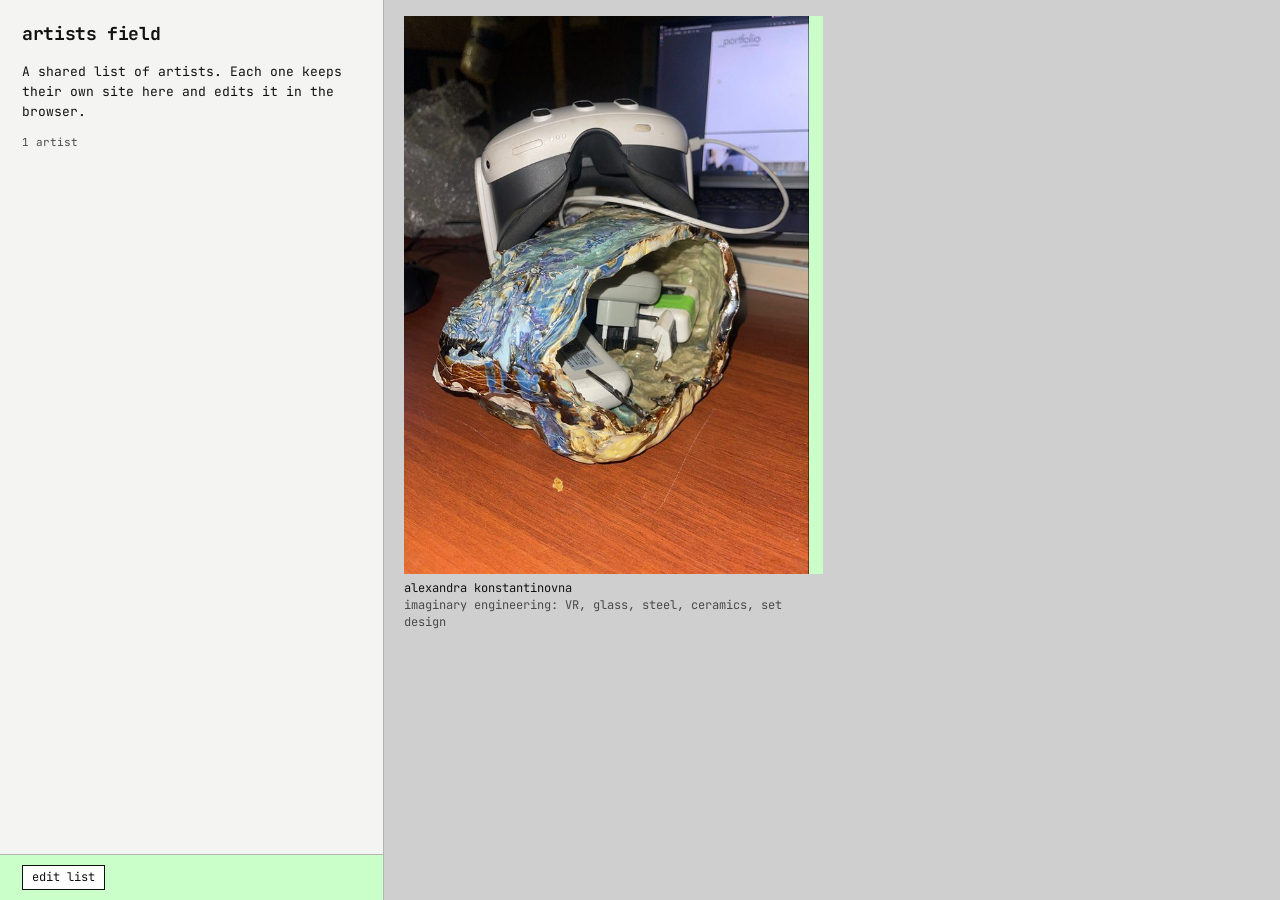
==== index.html @ 4bdc7d73 "artists field: shared list + artist site with in-browser editor" ====
<!doctype html>
<html lang="en">
<head>
<meta charset="utf-8">
<meta name="viewport" content="width=device-width, initial-scale=1, viewport-fit=cover">
<title>artists field</title>
<link rel="preconnect" href="https://fonts.googleapis.com">
<link rel="stylesheet" href="https://fonts.googleapis.com/css2?family=JetBrains+Mono:ital,wght@0,400;0,700;1,400&display=swap">
<link rel="stylesheet" href="app/style.css">
</head>
<body>
<div class="app">
  <aside class="side" aria-label="about">
    <div class="side-scroll" id="side"><p class="hint">loading…</p></div>
    <div class="editbar" id="editbar"></div>
  </aside>
  <main class="wall" id="wall"></main>
</div>
<div class="toast" id="toast" hidden role="status"></div>
<script src="app/config.js"></script>
<script src="app/gh.js"></script>
<script src="app/list.js"></script>
</body>
</html>
---- app/style.css ----
/* Layout: one page, two panes. Left: bio, or a work's facts (forms in edit mode). Right: a tag map like Obsidian's graph, then the tile wall; a work opens as a free canvas where blocks overlap. Field System, bench (grey) theme with a field (black) dark theme. */
:root {
  --field: #cfcfcf; --panel: #f4f4f2; --ink: #111111; --ink-muted: #4a4a4a; --line: #b4b4b2;
  --signal: #eeff00; --on-signal: #000000; --lichen: #caffc9; --lichen-ink: #1f4d00; --moss: #43b500; --danger: #b3261e;
  --font-mono: "Cascadia Code", "Cascadia Mono", "JetBrains Mono", ui-monospace, SFMono-Regular, Menlo, monospace;
  --tab: 14px; --side-w: clamp(280px, 30vw, 400px);
}
@media (prefers-color-scheme: dark) { :root:not([data-theme="light"]) { --field: #000000; --panel: #121412; --ink: #e6e6e6; --ink-muted: #9a9a9a; --line: #2a2d2a; --danger: #ff8a80; color-scheme: dark; } }
:root[data-theme="dark"] { --field: #000000; --panel: #121412; --ink: #e6e6e6; --ink-muted: #9a9a9a; --line: #2a2d2a; --danger: #ff8a80; color-scheme: dark; }
* { box-sizing: border-box; }
[hidden] { display: none !important; }
body { margin: 0; background: var(--field); color: var(--ink); font-family: var(--font-mono); font-size: 13px; line-height: 1.55; }
a { color: inherit; }
img, video { display: block; max-width: 100%; }
button, input, textarea, select { font: inherit; color: inherit; }
:focus-visible { outline: 2px solid var(--moss); outline-offset: 2px; }
.app { display: grid; grid-template-columns: var(--side-w) minmax(0, 1fr); min-height: 100vh; }

.side { position: sticky; top: 0; height: 100vh; height: 100dvh; background: var(--panel); border-right: 1px solid var(--line); padding-left: max(0px, env(safe-area-inset-left, 0px)); }
.side-scroll { height: 100%; overflow-y: auto; padding: max(20px, env(safe-area-inset-top, 0px)) 22px 90px; }
.name { margin: 0 0 14px; font-size: 18px; font-weight: 700; letter-spacing: -0.02em; }
.name a { text-decoration: none; }
.bio p { margin: 0 0 12px; max-width: 46ch; white-space: pre-line; }
.linkbtn { background: none; border: 0; padding: 0; cursor: pointer; text-decoration: underline; text-underline-offset: 3px; }
.back { background: none; border: 0; padding: 0; cursor: pointer; color: var(--ink-muted); margin-bottom: 16px; }
.back:hover { color: var(--ink); }
.facts { display: grid; gap: 16px; }
.k { display: block; font-size: 11px; color: var(--ink-muted); margin-bottom: 2px; }
.facts .title { font-size: 18px; line-height: 1.25; font-weight: 700; letter-spacing: -0.02em; margin: 0; }
.ty { display: grid; grid-template-columns: auto 1fr; gap: 0 16px; align-items: baseline; }
.spec { display: grid; gap: 2px; margin: 0; }
.spec div { display: grid; grid-template-columns: 11ch minmax(0, 1fr); gap: 8px; }
.spec dt { color: var(--ink-muted); } .spec dd { margin: 0; }
.prov { display: inline-block; padding: 0 6px; background: var(--lichen); color: var(--lichen-ink); }
.prov.ai { background: var(--signal); color: var(--on-signal); }
.prov.mix { background: linear-gradient(90deg, var(--lichen) 50%, var(--signal) 50%); color: var(--on-signal); }
.tagline { display: flex; flex-wrap: wrap; gap: 4px; }
.chip { background: #ffffff; color: #111111; border: 1px solid rgba(0,0,0,0.1); padding: 0 7px; cursor: pointer; font-size: 12px; line-height: 1.7; }
.chip[aria-pressed="true"] { background: var(--signal); color: var(--on-signal); border-color: transparent; }
.chip:hover { border-color: #111111; }
.pager { display: flex; justify-content: space-between; gap: 12px; border-top: 1px solid var(--line); padding-top: 12px; }
.pager button { background: none; border: 0; padding: 0; cursor: pointer; text-align: left; max-width: 48%; }
.pager button:hover { text-decoration: underline; }
.pager small { display: block; color: var(--ink-muted); }

.editbar { position: absolute; left: 0; right: 0; bottom: 0; display: flex; flex-wrap: wrap; gap: 6px; align-items: center; padding: 10px 22px max(10px, env(safe-area-inset-bottom, 0px)); background: var(--lichen); color: var(--lichen-ink); border-top: 1px solid var(--line); }
.btn { background: #ffffff; color: #111111; border: 1px solid #111111; padding: 2px 9px; cursor: pointer; font-size: 12px; }
.btn:hover { background: var(--signal); }
.btn.primary { background: #111111; color: #ffffff; }
.btn.primary:hover { background: var(--signal); color: #000000; }
.btn.danger { border-color: var(--danger); color: var(--danger); }
.btn[disabled] { opacity: .45; cursor: default; }
.status { font-size: 11px; margin-left: auto; }

.form { display: grid; gap: 12px; }
.form label { display: grid; gap: 2px; font-size: 11px; color: var(--ink-muted); }
.form input, .form textarea, .form select { background: var(--field); border: 1px solid var(--line); padding: 5px 7px; color: var(--ink); font-size: 13px; width: 100%; }
.form textarea { min-height: 7em; resize: vertical; }
.row2 { display: grid; grid-template-columns: 1fr 1fr; gap: 8px; }
.layers { display: grid; gap: 2px; max-height: 260px; overflow: auto; border: 1px solid var(--line); padding: 4px; }
.layer { display: grid; grid-template-columns: minmax(0,1fr) auto auto; gap: 4px; align-items: center; font-size: 12px; padding: 2px 4px; cursor: pointer; }
.layer.sel { background: var(--signal); color: #000; }
.layer span { overflow: hidden; text-overflow: ellipsis; white-space: nowrap; }
.layer button { background: none; border: 1px solid var(--line); padding: 0 5px; cursor: pointer; font-size: 11px; }
.hint { font-size: 11px; color: var(--ink-muted); margin: 0; }

.wall { padding: max(16px, env(safe-area-inset-top, 0px)) max(20px, env(safe-area-inset-right, 0px)) 40px 20px; min-width: 0; }
.graphwrap { position: relative; margin: 0 0 18px; border-bottom: 1px solid var(--line); }
.graphwrap svg { display: block; width: 100%; height: clamp(220px, 34vh, 380px); cursor: grab; touch-action: none; }
.graphwrap svg.drag { cursor: grabbing; }
.g-link { stroke: var(--line); stroke-width: 1; }
.g-link.hl { stroke: var(--moss); }
.g-tag circle { fill: var(--ink); }
.g-tag text { fill: var(--ink); font-size: 11px; font-family: var(--font-mono); paint-order: stroke; stroke: var(--field); stroke-width: 3px; }
.g-tag.on circle { fill: var(--signal); stroke: var(--ink); stroke-width: 1; }
.g-tag.dim, .g-work.dim { opacity: .25; }
.g-work circle { fill: var(--ink-muted); }
.g-work.hl circle { fill: var(--moss); }
.g-tag, .g-work { cursor: pointer; }
.gtip { position: absolute; pointer-events: none; background: var(--panel); border: 1px solid var(--line); padding: 1px 6px; font-size: 11px; white-space: nowrap; }
.gbar { position: absolute; right: 0; top: 0; display: flex; }
.gbar .chip + .chip { border-left: 0; }
.filterline { font-size: 12px; color: var(--ink-muted); margin: -8px 0 14px; }

.tiles { columns: 2 260px; column-gap: 18px; }
@media (min-width: 1500px) { .tiles { columns: 3 260px; } }
.tile { break-inside: avoid; margin: 0 0 22px; display: grid; grid-template-columns: minmax(0, 1fr) var(--tab); cursor: pointer; background: none; border: 0; padding: 0; text-align: left; width: 100%; }
.tile .pic { grid-column: 1; background: var(--panel); min-height: 60px; }
.tile .pic img, .tile .pic video { width: 100%; }
.tile .edge { grid-column: 2; grid-row: 1; background: var(--lichen); }
.tile .edge.ai { background: var(--signal); }
.tile .edge.mix { background: linear-gradient(var(--lichen) 50%, var(--signal) 50%); }
.tile .cap { grid-column: 1 / -1; padding-top: 6px; font-size: 12px; line-height: 1.4; }
.tile .cap .y { display: block; color: var(--ink-muted); }
.tile:hover .cap .t { background: var(--signal); color: var(--on-signal); }
.rows { border-top: 1px solid var(--line); }
.rowi { display: grid; grid-template-columns: 9ch minmax(0, 1fr) auto; gap: 16px; align-items: baseline; width: 100%; background: none; border: 0; border-bottom: 1px solid var(--line); padding: 9px 0; text-align: left; cursor: pointer; }
.rowi .y, .rowi .tg { color: var(--ink-muted); } .rowi .tg { font-size: 12px; text-align: right; }
.rowi:hover .t { background: var(--signal); color: var(--on-signal); }
@media (max-width: 640px) { .rowi { grid-template-columns: 9ch minmax(0, 1fr); } .rowi .tg { display: none; } }
.empty { color: var(--ink-muted); padding: 40px 0; }

.canvas { position: relative; container-type: inline-size; width: 100%; min-height: 320px; }
.blk { position: absolute; left: calc(var(--x) * 1cqw); top: calc(var(--y) * 1cqw); width: calc(var(--w) * 1cqw); transform: rotate(calc(var(--r) * 1deg)); }
.blk img, .blk video { width: 100%; cursor: zoom-in; }
.blk.text { font-size: clamp(11px, calc(var(--fs) * 1cqw), 40px); line-height: 1.45; white-space: pre-line; overflow-wrap: anywhere; }
.blk.text.note { background: var(--lichen); color: var(--lichen-ink); padding: .7em .9em; }
.blk.text.plain { color: var(--ink); }
.blk.text.label { background: var(--signal); color: #000; padding: .15em .4em; font-weight: 700; }
.blk.text.panel { background: var(--panel); color: var(--ink); padding: .7em .9em; border: 1px solid var(--line); }
.editing .blk { cursor: move; touch-action: none; }
.editing .blk img, .editing .blk video { cursor: move; pointer-events: none; }
.editing .blk:hover { outline: 1px dashed var(--ink-muted); }
.editing .blk.sel { outline: 2px solid var(--moss); }
.handle { position: absolute; right: -7px; bottom: -7px; width: 14px; height: 14px; background: var(--signal); border: 1px solid #000; cursor: nwse-resize; touch-action: none; }
.drop { border: 1px dashed var(--ink-muted); color: var(--ink-muted); padding: 14px; text-align: center; margin-top: 16px; font-size: 12px; }
.drop.over { background: var(--signal); color: #000; }

.lb { position: fixed; inset: 0; z-index: 20; background: rgba(0,0,0,0.94); color: #e6e6e6; display: grid; grid-template-rows: auto minmax(0,1fr);
  padding: max(14px, env(safe-area-inset-top, 0px)) max(14px, env(safe-area-inset-right, 0px)) max(14px, env(safe-area-inset-bottom, 0px)) max(14px, env(safe-area-inset-left, 0px)); }
.lb-bar { display: flex; justify-content: flex-end; }
.lb-bar button { background: none; border: 0; color: #e6e6e6; cursor: pointer; padding: 4px 8px; }
.lb-bar button:hover { background: var(--signal); color: #000; }
.lb img, .lb video { grid-row: 2; grid-column: 1; margin: auto; max-width: 100%; max-height: 100%; object-fit: contain; }
.toast { position: fixed; left: 50%; transform: translateX(-50%); bottom: max(16px, env(safe-area-inset-bottom, 0px)); background: #111; color: #fff; padding: 6px 12px; font-size: 12px; z-index: 30; }

@media (max-width: 760px) {
  .app { grid-template-columns: 1fr; }
  .side { position: relative; height: auto; border-right: 0; border-bottom: 1px solid var(--line); padding-right: max(0px, env(safe-area-inset-right, 0px)); }
  .side-scroll { overflow: visible; padding-left: max(16px, env(safe-area-inset-left, 0px)); padding-right: max(16px, env(safe-area-inset-right, 0px)); padding-bottom: 20px; }
  .editbar { position: static; padding-left: max(16px, env(safe-area-inset-left, 0px)); }
  .wall { padding: 16px max(16px, env(safe-area-inset-right, 0px)) 32px max(16px, env(safe-area-inset-left, 0px)); }
  .tiles { columns: 2 140px; column-gap: 12px; }
}

/* works table (edit mode) */
.wtable { margin: 0 0 24px; border: 1px solid var(--line); background: var(--panel); }
.wt-head { display: flex; justify-content: space-between; align-items: center; gap: 8px; padding: 8px 10px; border-bottom: 1px solid var(--line); }
.wt-row { display: grid; grid-template-columns: auto 36px minmax(0, 1fr) 11ch auto auto auto; gap: 8px; align-items: center; padding: 5px 10px; border-bottom: 1px solid var(--line); }
.wt-row:last-child { border-bottom: 0; }
.wt-row.off { opacity: .5; }
.wt-row input:not([type]) { background: var(--field); border: 1px solid var(--line); padding: 3px 6px; color: var(--ink); width: 100%; min-width: 0; }
.wt-mv { display: flex; gap: 2px; }
.wt-mv button { background: none; border: 1px solid var(--line); padding: 0 5px; cursor: pointer; }
.wt-mv button[disabled] { opacity: .3; cursor: default; }
.wt-pic img { width: 36px; height: 28px; object-fit: cover; }
.wt-show { font-size: 12px; white-space: nowrap; display: flex; gap: 4px; align-items: center; }
@media (max-width: 760px) { .wt-row { grid-template-columns: auto minmax(0, 1fr) auto; } .wt-pic, .wt-year { display: none; } .wt-row .btn[data-open] { display: none; } }

/* sign-in dialog */
.ghdlg { position: fixed; inset: 0; z-index: 40; background: rgba(0,0,0,.5); display: grid; place-items: center; padding: 16px; }
.ghbox { background: var(--panel); color: var(--ink); border: 1px solid var(--line); padding: 18px 20px; max-width: 460px; width: 100%; display: grid; gap: 10px; }
.ghbox h2 { margin: 0; font-size: 16px; }
.ghbox p { margin: 0; font-size: 12px; }
.ghbox label { display: grid; gap: 2px; font-size: 11px; color: var(--ink-muted); }
.ghbox input { background: var(--field); border: 1px solid var(--line); padding: 6px 8px; color: var(--ink); }
.gherr { color: var(--danger); }
.ghbtns { display: flex; justify-content: flex-end; gap: 6px; }
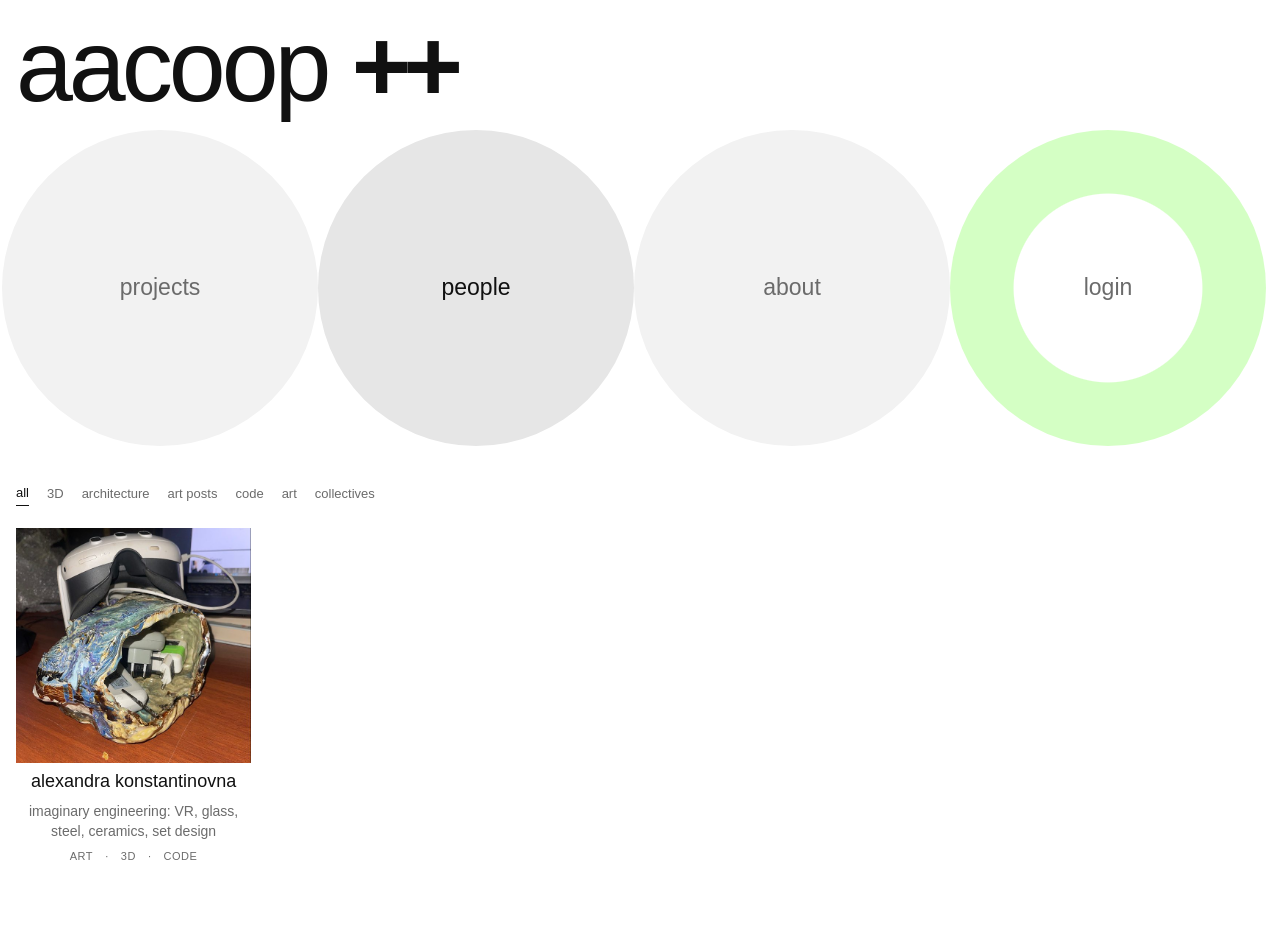
==== commit a0932f6e: "home: aacoop ++ with projects, people, about, login; people can link to their own sites" ====
--- a/index.html
+++ b/index.html
@@ -3,22 +3,23 @@
 <head>
 <meta charset="utf-8">
 <meta name="viewport" content="width=device-width, initial-scale=1, viewport-fit=cover">
-<title>artists field</title>
-<link rel="preconnect" href="https://fonts.googleapis.com">
-<link rel="stylesheet" href="https://fonts.googleapis.com/css2?family=JetBrains+Mono:ital,wght@0,400;0,700;1,400&display=swap">
-<link rel="stylesheet" href="app/style.css">
+<title>aacoop ++</title>
+<link rel="stylesheet" href="app/home.css">
 </head>
 <body>
-<div class="app">
-  <aside class="side" aria-label="about">
-    <div class="side-scroll" id="side"><p class="hint">loading…</p></div>
-    <div class="editbar" id="editbar"></div>
-  </aside>
-  <main class="wall" id="wall"></main>
-</div>
+<header class="hd">
+  <h1 class="logo">aacoop <span>++</span></h1>
+  <nav class="orbs" id="orbs" aria-label="sections">
+    <a class="orb" href="#projects" data-v="projects"><span>projects</span></a>
+    <a class="orb" href="#people" data-v="people"><span>people</span></a>
+    <a class="orb" href="#about" data-v="about"><span>about</span></a>
+    <button type="button" class="orb ring" id="login"><span>login</span></button>
+  </nav>
+</header>
+<main id="main" class="main"><p class="muted">loading…</p></main>
 <div class="toast" id="toast" hidden role="status"></div>
 <script src="app/config.js"></script>
 <script src="app/gh.js"></script>
-<script src="app/list.js"></script>
+<script src="app/home.js"></script>
 </body>
 </html>
--- a/app/home.css
+++ b/app/home.css
@@ -0,0 +1,79 @@
+/* aacoop ++ home: white, neutral, one moving element (the section circles). */
+:root { --bg: #ffffff; --ink: #111111; --muted: #6b6b6b; --line: #e3e3e3; --soft: #f2f2f2; --ring: #d4ffc4; --danger: #b3261e;
+  --sans: "Helvetica Neue", Helvetica, Arial, system-ui, sans-serif; --mono: ui-monospace, SFMono-Regular, Menlo, monospace; }
+* { box-sizing: border-box; }
+[hidden] { display: none !important; }
+html { background: var(--bg); }
+body { margin: 0; background: var(--bg); color: var(--ink); font-family: var(--sans); font-size: 15px; line-height: 1.45;
+  padding-left: max(16px, env(safe-area-inset-left, 0px)); padding-right: max(16px, env(safe-area-inset-right, 0px)); }
+a { color: inherit; }
+button, input, textarea, select { font: inherit; color: inherit; }
+:focus-visible { outline: 2px solid var(--ink); outline-offset: 3px; }
+.muted { color: var(--muted); }
+
+.hd { padding-block: max(20px, env(safe-area-inset-top, 0px)) 8px; }
+.logo { margin: 0 0 18px; font-weight: 400; font-size: clamp(40px, 8vw, 104px); letter-spacing: -0.04em; line-height: .9; }
+.logo span { font-weight: 700; letter-spacing: -0.08em; }
+
+.orbs { display: grid; grid-template-columns: repeat(4, minmax(0, 1fr)); gap: 0; align-items: center; margin: 0 -8px; }
+.orb { position: relative; aspect-ratio: 1; max-width: 100%; margin: 0 -2%; border-radius: 50%; background: var(--soft); border: 0; padding: 0; cursor: pointer;
+  display: grid; place-items: center; text-decoration: none; color: var(--muted); font-size: clamp(13px, 1.8vw, 24px);
+  transform: translate(var(--dx, 0px), var(--dy, 0px)) scale(var(--s, 1)); transition: transform .35s cubic-bezier(.2,.8,.2,1), background .2s, color .2s; will-change: transform; }
+.orb:nth-child(even) { background: #fafafa; }
+.orb:hover, .orb:focus-visible { background: var(--ink); color: #fff; z-index: 2; }
+.orb.on { background: #e6e6e6; color: var(--ink); }
+.orb.ring { background: radial-gradient(circle, var(--bg) 0 42%, var(--ring) 42.5% 100%); color: var(--muted); }
+.orb.ring:hover, .orb.ring:focus-visible { background: radial-gradient(circle, var(--soft) 0 42%, var(--ring) 42.5% 100%); color: var(--ink); }
+.orb.ring.in { background: radial-gradient(circle, var(--ink) 0 42%, var(--ring) 42.5% 100%); color: #fff; }
+@media (prefers-reduced-motion: reduce) { .orb { transition: background .2s, color .2s; transform: none; } }
+@media (max-width: 560px) { .orb { font-size: 12px; } }
+
+.main { padding-block: 28px 64px; }
+.filters { display: flex; flex-wrap: wrap; gap: 6px 18px; margin: 0 0 22px; font-size: 13px; text-transform: uppercase; letter-spacing: .04em; }
+.filters button { background: none; border: 0; padding: 2px 0; cursor: pointer; color: var(--muted); }
+.filters button[aria-pressed="true"] { color: var(--ink); border-bottom: 1px solid var(--ink); }
+.filters button:hover { color: var(--ink); }
+
+.cards { display: grid; grid-template-columns: repeat(auto-fill, minmax(220px, 1fr)); gap: 28px 18px; }
+.card { display: grid; gap: 8px; text-decoration: none; text-align: center; min-width: 0; }
+.card .pic { aspect-ratio: 1; background: var(--soft); overflow: hidden; display: block; }
+.card .pic img, .card .pic video { width: 100%; height: 100%; object-fit: cover; display: block; transition: transform .4s; }
+.card:hover .pic img, .card:hover .pic video { transform: scale(1.03); }
+.card .t { font-size: 18px; line-height: 1.2; }
+.card .l { font-size: 14px; color: var(--muted); }
+.card .tg { font-size: 11px; text-transform: uppercase; letter-spacing: .05em; color: var(--muted); display: flex; justify-content: center; flex-wrap: wrap; gap: 4px 12px; }
+.card .ext { font-size: 11px; color: var(--muted); }
+.empty { color: var(--muted); padding: 30px 0; }
+
+.about { max-width: 60ch; font-size: clamp(18px, 2.2vw, 26px); line-height: 1.35; white-space: pre-line; }
+
+/* edit */
+.ed { margin-top: 40px; border-top: 1px solid var(--line); padding-top: 20px; display: grid; gap: 14px; max-width: 900px; }
+.ed h2 { font-size: 13px; font-weight: 400; text-transform: uppercase; letter-spacing: .05em; color: var(--muted); margin: 0; }
+.row { display: grid; grid-template-columns: 64px minmax(0, 1fr) minmax(0, 1fr) auto; gap: 8px; align-items: start; padding: 10px 0; border-bottom: 1px solid var(--line); }
+.row .thumb { width: 64px; height: 64px; background: var(--soft); object-fit: cover; display: block; }
+.fld { display: grid; gap: 2px; font-size: 11px; color: var(--muted); }
+.fld input, .fld textarea, .fld select { border: 1px solid var(--line); background: #fff; padding: 5px 7px; font-size: 14px; color: var(--ink); width: 100%; }
+.fld textarea { min-height: 6em; }
+.stack { display: grid; gap: 6px; min-width: 0; }
+.btns { display: flex; flex-wrap: wrap; gap: 6px; }
+.btn { background: #fff; border: 1px solid var(--ink); padding: 3px 10px; cursor: pointer; font-size: 13px; text-decoration: none; }
+.btn:hover { background: var(--ring); }
+.btn.primary { background: var(--ink); color: #fff; }
+.btn.danger { border-color: var(--danger); color: var(--danger); }
+.btn[disabled] { opacity: .4; cursor: default; }
+.chk { display: inline-flex; gap: 4px; align-items: center; font-size: 12px; margin-right: 10px; }
+.savebar { position: sticky; bottom: 0; background: var(--bg); border-top: 1px solid var(--line); padding: 10px 0 max(10px, env(safe-area-inset-bottom, 0px)); display: flex; gap: 8px; align-items: center; }
+.savebar .st { margin-left: auto; font-size: 12px; color: var(--muted); }
+@media (max-width: 700px) { .row { grid-template-columns: 56px minmax(0, 1fr); } .row > :nth-child(3), .row > :nth-child(4) { grid-column: 2; } }
+
+/* sign-in dialog (shared with gh.js) */
+.ghdlg { position: fixed; inset: 0; z-index: 40; background: rgba(0,0,0,.35); display: grid; place-items: center; padding: 16px; }
+.ghbox { background: #fff; border: 1px solid var(--line); padding: 20px; max-width: 460px; width: 100%; display: grid; gap: 10px; }
+.ghbox h2 { margin: 0; font-size: 18px; font-weight: 400; }
+.ghbox p { margin: 0; font-size: 13px; }
+.ghbox label { display: grid; gap: 2px; font-size: 11px; color: var(--muted); }
+.ghbox input { border: 1px solid var(--line); padding: 6px 8px; }
+.gherr { color: var(--danger); }
+.ghbtns { display: flex; justify-content: flex-end; gap: 6px; }
+.toast { position: fixed; left: 50%; transform: translateX(-50%); bottom: max(16px, env(safe-area-inset-bottom, 0px)); background: #111; color: #fff; padding: 6px 12px; font-size: 13px; z-index: 50; }
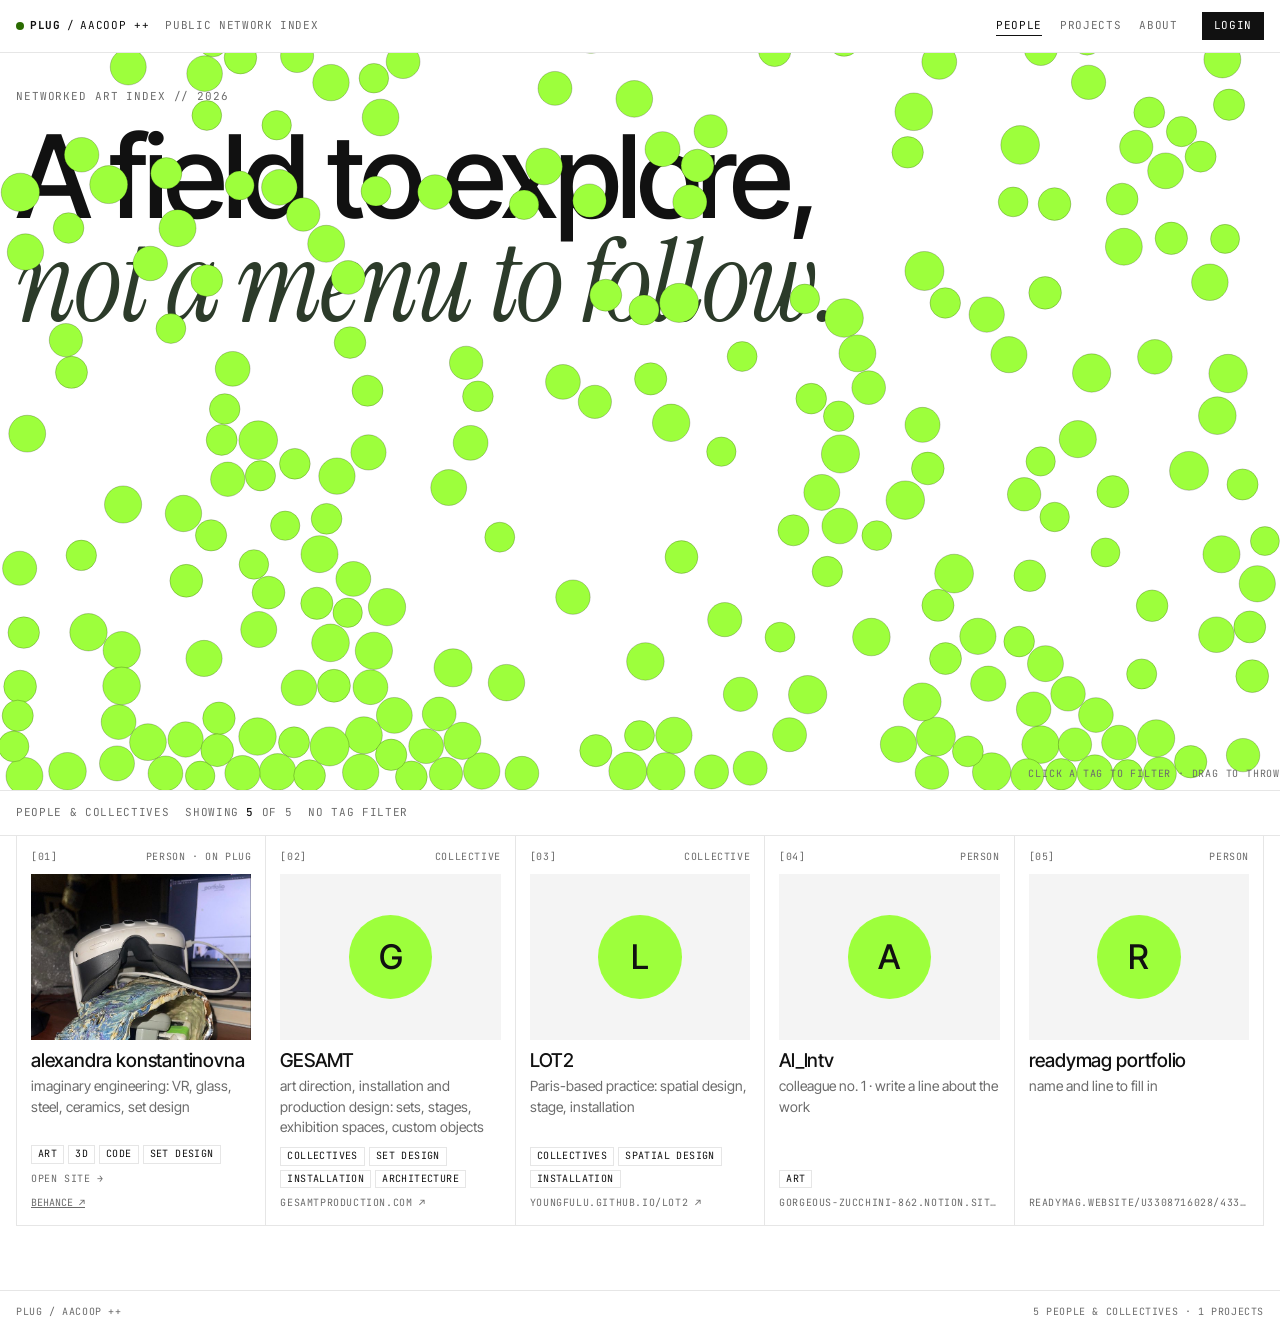
==== commit f87bc450: "PLUG: index home with tag ball pit, card grid, people can link out; first colleagues" ====
--- a/index.html
+++ b/index.html
@@ -3,23 +3,31 @@
 <head>
 <meta charset="utf-8">
 <meta name="viewport" content="width=device-width, initial-scale=1, viewport-fit=cover">
-<title>aacoop ++</title>
+<title>PLUG</title>
+<link rel="preconnect" href="https://fonts.googleapis.com">
+<link rel="stylesheet" href="https://fonts.googleapis.com/css2?family=Inter+Tight:wght@400;500;700&family=Instrument+Serif:ital@1&family=JetBrains+Mono:wght@400;500&display=swap">
 <link rel="stylesheet" href="app/home.css">
 </head>
 <body>
-<header class="hd">
-  <h1 class="logo">aacoop <span>++</span></h1>
-  <nav class="orbs" id="orbs" aria-label="sections">
-    <a class="orb" href="#projects" data-v="projects"><span>projects</span></a>
-    <a class="orb" href="#people" data-v="people"><span>people</span></a>
-    <a class="orb" href="#about" data-v="about"><span>about</span></a>
-    <button type="button" class="orb ring" id="login"><span>login</span></button>
+<header class="bar">
+  <a class="brand" href="#"><i aria-hidden="true"></i><b id="b-title">PLUG</b> / <span id="b-by">aacoop ++</span><span class="sub">public network index</span></a>
+  <nav class="tabs" aria-label="sections">
+    <a href="#people" data-v="people">people</a><a href="#projects" data-v="projects">projects</a><a href="#about" data-v="about">about</a>
   </nav>
+  <button type="button" class="login" id="login">login</button>
 </header>
+<section class="hero" aria-label="tags">
+  <div class="hero-text"><p class="eyebrow" id="eyebrow"></p><h1 class="hl"><span id="hl1"></span><em id="hl2"></em></h1></div>
+  <div class="pit" id="pit"><canvas id="balls" aria-hidden="true"></canvas><div class="pills" id="pills" role="group" aria-label="filter by field"></div>
+    <p class="pit-hint">click a tag to filter · drag to throw</p></div>
+</section>
+<div class="filterline" id="filterline"></div>
 <main id="main" class="main"><p class="muted">loading…</p></main>
+<footer class="foot" id="foot"></footer>
 <div class="toast" id="toast" hidden role="status"></div>
 <script src="app/config.js"></script>
 <script src="app/gh.js"></script>
+<script src="app/pit.js"></script>
 <script src="app/home.js"></script>
 </body>
 </html>
--- a/app/home.css
+++ b/app/home.css
@@ -1,55 +1,74 @@
-/* aacoop ++ home: white, neutral, one moving element (the section circles). */
-:root { --bg: #ffffff; --ink: #111111; --muted: #6b6b6b; --line: #e3e3e3; --soft: #f2f2f2; --ring: #d4ffc4; --danger: #b3261e;
-  --sans: "Helvetica Neue", Helvetica, Arial, system-ui, sans-serif; --mono: ui-monospace, SFMono-Regular, Menlo, monospace; }
+/* PLUG: white index. Thin top bar, a hero where tag pills fall into a pit of lime balls, then a strict card grid. */
+:root { --bg: #ffffff; --ink: #111111; --muted: #6b6b6b; --line: #e6e6e6; --soft: #f4f4f4; --lime: #9dff3c; --lime-ink: #2a6b00; --danger: #b3261e;
+  --sans: "Inter Tight", "Helvetica Neue", Helvetica, Arial, system-ui, sans-serif; --serif: "Instrument Serif", Georgia, serif; --mono: "JetBrains Mono", ui-monospace, Menlo, monospace; }
 * { box-sizing: border-box; }
 [hidden] { display: none !important; }
 html { background: var(--bg); }
-body { margin: 0; background: var(--bg); color: var(--ink); font-family: var(--sans); font-size: 15px; line-height: 1.45;
-  padding-left: max(16px, env(safe-area-inset-left, 0px)); padding-right: max(16px, env(safe-area-inset-right, 0px)); }
+body { margin: 0; background: var(--bg); color: var(--ink); font-family: var(--sans); font-size: 15px; line-height: 1.45; }
 a { color: inherit; }
 button, input, textarea, select { font: inherit; color: inherit; }
 :focus-visible { outline: 2px solid var(--ink); outline-offset: 3px; }
 .muted { color: var(--muted); }
+.wrap, .bar, .hero, .main, .filterline, .foot { padding-left: max(16px, env(safe-area-inset-left, 0px)); padding-right: max(16px, env(safe-area-inset-right, 0px)); }
 
-.hd { padding-block: max(20px, env(safe-area-inset-top, 0px)) 8px; }
-.logo { margin: 0 0 18px; font-weight: 400; font-size: clamp(40px, 8vw, 104px); letter-spacing: -0.04em; line-height: .9; }
-.logo span { font-weight: 700; letter-spacing: -0.08em; }
+/* top bar */
+.bar { position: sticky; top: env(safe-area-inset-top, 0px); z-index: 10; display: flex; flex-wrap: wrap; align-items: center; gap: 10px 24px; padding-block: 12px; background: rgba(255,255,255,.92); backdrop-filter: blur(6px); border-bottom: 1px solid var(--line);
+  font-family: var(--mono); font-size: 11px; text-transform: uppercase; letter-spacing: .06em; }
+body::before { content: ""; position: fixed; inset: 0 0 auto; height: env(safe-area-inset-top, 0px); z-index: 11; background: var(--bg); }
+.brand { text-decoration: none; display: flex; align-items: center; gap: 6px; }
+.brand i { width: 8px; height: 8px; border-radius: 50%; background: var(--lime-ink); }
+.brand .sub { color: var(--muted); margin-left: 10px; }
+.tabs { display: flex; gap: 18px; margin-left: auto; }
+.tabs a { text-decoration: none; color: var(--muted); padding: 2px 0; }
+.tabs a[aria-current="page"] { color: var(--ink); border-bottom: 1px solid var(--ink); }
+.tabs a:hover { color: var(--ink); }
+.login { background: var(--ink); color: #fff; border: 0; padding: 6px 12px; cursor: pointer; font: inherit; text-transform: uppercase; letter-spacing: .06em; }
+.login:hover { background: var(--lime); color: var(--ink); }
+.login.in { background: var(--lime); color: var(--ink); }
 
-.orbs { display: grid; grid-template-columns: repeat(4, minmax(0, 1fr)); gap: 0; align-items: center; margin: 0 -8px; }
-.orb { position: relative; aspect-ratio: 1; max-width: 100%; margin: 0 -2%; border-radius: 50%; background: var(--soft); border: 0; padding: 0; cursor: pointer;
-  display: grid; place-items: center; text-decoration: none; color: var(--muted); font-size: clamp(13px, 1.8vw, 24px);
-  transform: translate(var(--dx, 0px), var(--dy, 0px)) scale(var(--s, 1)); transition: transform .35s cubic-bezier(.2,.8,.2,1), background .2s, color .2s; will-change: transform; }
-.orb:nth-child(even) { background: #fafafa; }
-.orb:hover, .orb:focus-visible { background: var(--ink); color: #fff; z-index: 2; }
-.orb.on { background: #e6e6e6; color: var(--ink); }
-.orb.ring { background: radial-gradient(circle, var(--bg) 0 42%, var(--ring) 42.5% 100%); color: var(--muted); }
-.orb.ring:hover, .orb.ring:focus-visible { background: radial-gradient(circle, var(--soft) 0 42%, var(--ring) 42.5% 100%); color: var(--ink); }
-.orb.ring.in { background: radial-gradient(circle, var(--ink) 0 42%, var(--ring) 42.5% 100%); color: #fff; }
-@media (prefers-reduced-motion: reduce) { .orb { transition: background .2s, color .2s; transform: none; } }
-@media (max-width: 560px) { .orb { font-size: 12px; } }
+/* hero: text left, ball pit behind and right */
+.hero { position: relative; min-height: clamp(520px, 82vh, 780px); padding-block: 0; border-bottom: 1px solid var(--line); overflow: hidden; }
+.hero-text { position: relative; z-index: 1; pointer-events: none; padding-block: 36px 0; max-width: 900px; }
+.eyebrow { margin: 0 0 18px; font-family: var(--mono); font-size: 11px; text-transform: uppercase; letter-spacing: .08em; color: var(--muted); }
+.hl { margin: 0; font-weight: 500; font-size: clamp(44px, 9vw, 140px); line-height: .92; letter-spacing: -0.035em; text-wrap: balance; }
+.hl em { display: block; font-family: var(--serif); font-style: italic; font-weight: 400; letter-spacing: -0.02em; color: #2c3b2a; }
+.pit { position: absolute; inset: 0; z-index: 2; touch-action: pan-y; }
+.pit canvas { position: absolute; inset: 0; width: 100%; height: 100%; display: block; }
+.pills { position: absolute; inset: 0; }
+.pill { position: absolute; left: 0; top: 0; height: 34px; padding: 0 16px; border-radius: 17px; background: var(--ink); color: #fff; border: 0; font-family: var(--sans); font-size: 15px; white-space: nowrap; cursor: grab; touch-action: none; user-select: none; will-change: transform; display: flex; align-items: center; }
+.pill.on { background: var(--lime); color: var(--ink); box-shadow: 0 0 0 2px var(--ink) inset; }
+.pill.drag { cursor: grabbing; }
+.pit-hint { position: absolute; right: 0; bottom: 8px; margin: 0; padding-right: inherit; font-family: var(--mono); font-size: 10px; text-transform: uppercase; letter-spacing: .08em; color: var(--muted); pointer-events: none; }
+@media (max-width: 640px) { .hero { min-height: 560px; } .bar .sub { display: none; } }
 
-.main { padding-block: 28px 64px; }
-.filters { display: flex; flex-wrap: wrap; gap: 6px 18px; margin: 0 0 22px; font-size: 13px; text-transform: uppercase; letter-spacing: .04em; }
-.filters button { background: none; border: 0; padding: 2px 0; cursor: pointer; color: var(--muted); }
-.filters button[aria-pressed="true"] { color: var(--ink); border-bottom: 1px solid var(--ink); }
-.filters button:hover { color: var(--ink); }
+.filterline { font-family: var(--mono); font-size: 11px; text-transform: uppercase; letter-spacing: .06em; color: var(--muted); padding-block: 14px; display: flex; flex-wrap: wrap; gap: 8px 16px; align-items: center; border-bottom: 1px solid var(--line); }
+.filterline b { color: var(--ink); font-weight: 500; }
+.filterline button { background: none; border: 0; padding: 0; cursor: pointer; text-decoration: underline; text-underline-offset: 3px; font: inherit; color: var(--ink); }
 
-.cards { display: grid; grid-template-columns: repeat(auto-fill, minmax(220px, 1fr)); gap: 28px 18px; }
-.card { display: grid; gap: 8px; text-decoration: none; text-align: center; min-width: 0; }
-.card .pic { aspect-ratio: 1; background: var(--soft); overflow: hidden; display: block; }
+/* grid: fuse-style columns with hairlines */
+.main { padding-block: 0 64px; }
+.grid { display: grid; grid-template-columns: repeat(auto-fill, minmax(240px, 1fr)); border-left: 1px solid var(--line); }
+.card { display: grid; grid-template-rows: auto auto 1fr auto; gap: 10px; padding: 14px; border-right: 1px solid var(--line); border-bottom: 1px solid var(--line); text-decoration: none; min-width: 0; }
+.card .meta { display: flex; justify-content: space-between; gap: 8px; font-family: var(--mono); font-size: 10px; text-transform: uppercase; letter-spacing: .06em; color: var(--muted); }
+.card .pic { aspect-ratio: 4 / 3; background: var(--soft); overflow: hidden; display: grid; place-items: center; }
 .card .pic img, .card .pic video { width: 100%; height: 100%; object-fit: cover; display: block; transition: transform .4s; }
 .card:hover .pic img, .card:hover .pic video { transform: scale(1.03); }
-.card .t { font-size: 18px; line-height: 1.2; }
-.card .l { font-size: 14px; color: var(--muted); }
-.card .tg { font-size: 11px; text-transform: uppercase; letter-spacing: .05em; color: var(--muted); display: flex; justify-content: center; flex-wrap: wrap; gap: 4px 12px; }
-.card .ext { font-size: 11px; color: var(--muted); }
+.card .ball { width: 38%; aspect-ratio: 1; border-radius: 50%; background: var(--lime); display: grid; place-items: center; font-size: clamp(22px, 3vw, 34px); font-weight: 500; color: var(--ink); }
+.card .t { font-size: 19px; line-height: 1.15; letter-spacing: -0.01em; font-weight: 500; }
+.card:hover .t { text-decoration: underline; text-underline-offset: 3px; }
+.card .l { font-size: 14px; color: var(--muted); margin-top: 4px; }
+.card .tg { display: flex; flex-wrap: wrap; gap: 4px; }
+.card .tg span { font-family: var(--mono); font-size: 10px; text-transform: uppercase; letter-spacing: .04em; border: 1px solid var(--line); padding: 1px 6px; }
+.card .go { font-family: var(--mono); font-size: 10px; color: var(--muted); text-transform: uppercase; letter-spacing: .06em; overflow: hidden; text-overflow: ellipsis; white-space: nowrap; }
+.card .extra { display: flex; gap: 10px; font-family: var(--mono); font-size: 10px; text-transform: uppercase; }
+.card .extra a { color: var(--muted); }
 .empty { color: var(--muted); padding: 30px 0; }
-
-.about { max-width: 60ch; font-size: clamp(18px, 2.2vw, 26px); line-height: 1.35; white-space: pre-line; }
+.about { max-width: 60ch; font-size: clamp(20px, 2.4vw, 30px); line-height: 1.3; letter-spacing: -0.01em; white-space: pre-line; padding-block: 32px; }
+.foot { border-top: 1px solid var(--line); padding-block: 14px max(14px, env(safe-area-inset-bottom, 0px)); font-family: var(--mono); font-size: 10px; text-transform: uppercase; letter-spacing: .06em; color: var(--muted); display: flex; justify-content: space-between; gap: 12px; flex-wrap: wrap; }
 
 /* edit */
-.ed { margin-top: 40px; border-top: 1px solid var(--line); padding-top: 20px; display: grid; gap: 14px; max-width: 900px; }
-.ed h2 { font-size: 13px; font-weight: 400; text-transform: uppercase; letter-spacing: .05em; color: var(--muted); margin: 0; }
+.ed { margin-top: 32px; padding-top: 20px; border-top: 1px solid var(--ink); display: grid; gap: 14px; max-width: 980px; }
+.ed h2 { font-family: var(--mono); font-size: 11px; font-weight: 400; text-transform: uppercase; letter-spacing: .06em; color: var(--muted); margin: 0; }
 .row { display: grid; grid-template-columns: 64px minmax(0, 1fr) minmax(0, 1fr) auto; gap: 8px; align-items: start; padding: 10px 0; border-bottom: 1px solid var(--line); }
 .row .thumb { width: 64px; height: 64px; background: var(--soft); object-fit: cover; display: block; }
 .fld { display: grid; gap: 2px; font-size: 11px; color: var(--muted); }
@@ -58,19 +77,17 @@
 .stack { display: grid; gap: 6px; min-width: 0; }
 .btns { display: flex; flex-wrap: wrap; gap: 6px; }
 .btn { background: #fff; border: 1px solid var(--ink); padding: 3px 10px; cursor: pointer; font-size: 13px; text-decoration: none; }
-.btn:hover { background: var(--ring); }
+.btn:hover { background: var(--lime); }
 .btn.primary { background: var(--ink); color: #fff; }
 .btn.danger { border-color: var(--danger); color: var(--danger); }
 .btn[disabled] { opacity: .4; cursor: default; }
-.chk { display: inline-flex; gap: 4px; align-items: center; font-size: 12px; margin-right: 10px; }
 .savebar { position: sticky; bottom: 0; background: var(--bg); border-top: 1px solid var(--line); padding: 10px 0 max(10px, env(safe-area-inset-bottom, 0px)); display: flex; gap: 8px; align-items: center; }
 .savebar .st { margin-left: auto; font-size: 12px; color: var(--muted); }
 @media (max-width: 700px) { .row { grid-template-columns: 56px minmax(0, 1fr); } .row > :nth-child(3), .row > :nth-child(4) { grid-column: 2; } }
 
-/* sign-in dialog (shared with gh.js) */
 .ghdlg { position: fixed; inset: 0; z-index: 40; background: rgba(0,0,0,.35); display: grid; place-items: center; padding: 16px; }
 .ghbox { background: #fff; border: 1px solid var(--line); padding: 20px; max-width: 460px; width: 100%; display: grid; gap: 10px; }
-.ghbox h2 { margin: 0; font-size: 18px; font-weight: 400; }
+.ghbox h2 { margin: 0; font-size: 18px; font-weight: 500; }
 .ghbox p { margin: 0; font-size: 13px; }
 .ghbox label { display: grid; gap: 2px; font-size: 11px; color: var(--muted); }
 .ghbox input { border: 1px solid var(--line); padding: 6px 8px; }
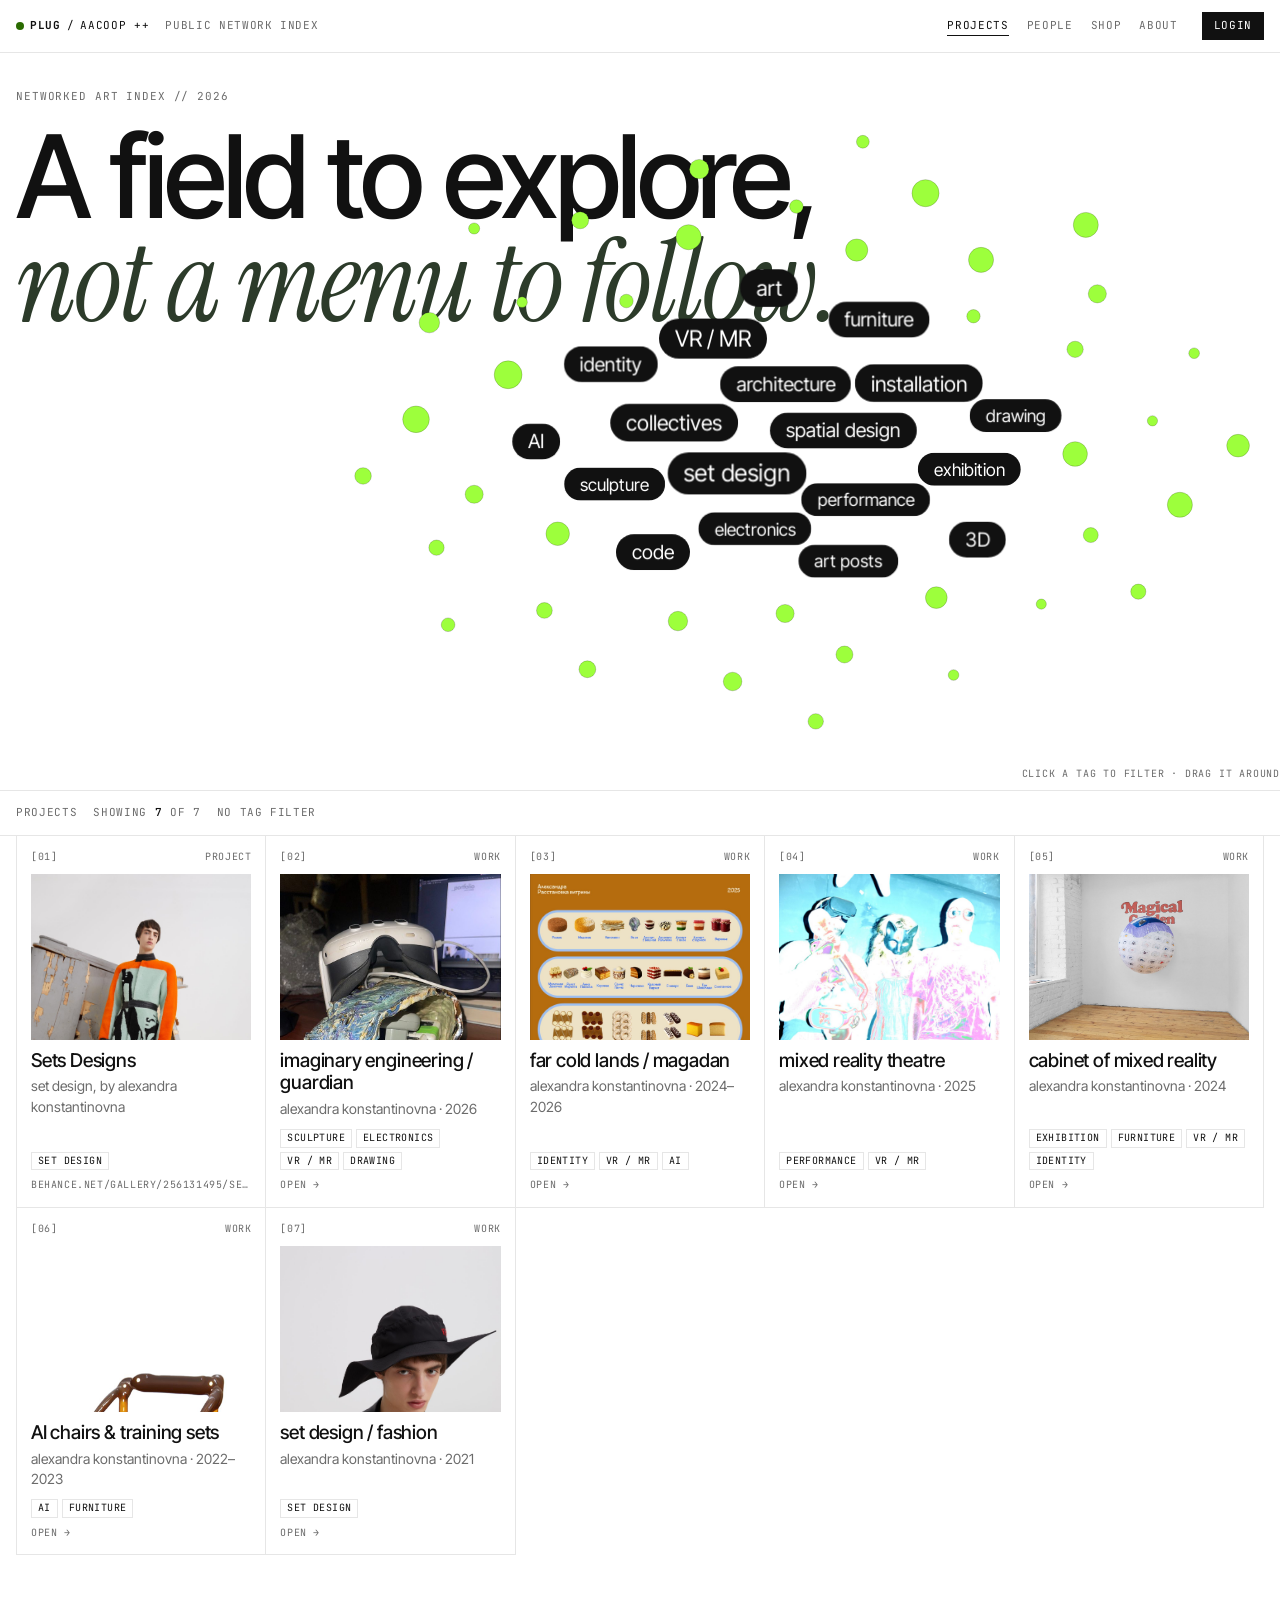
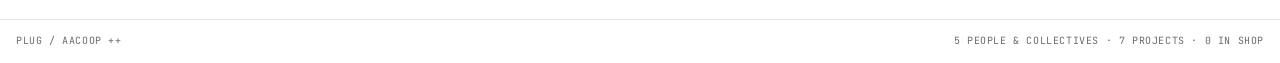
==== commit 4da4f9ed: "PLUG: projects first, floating tag cloud, works can go to home and shop, shop tab" ====
--- a/index.html
+++ b/index.html
@@ -12,14 +12,14 @@
 <header class="bar">
   <a class="brand" href="#"><i aria-hidden="true"></i><b id="b-title">PLUG</b> / <span id="b-by">aacoop ++</span><span class="sub">public network index</span></a>
   <nav class="tabs" aria-label="sections">
-    <a href="#people" data-v="people">people</a><a href="#projects" data-v="projects">projects</a><a href="#about" data-v="about">about</a>
+    <a href="#projects" data-v="projects">projects</a><a href="#people" data-v="people">people</a><a href="#shop" data-v="shop">shop</a><a href="#about" data-v="about">about</a>
   </nav>
   <button type="button" class="login" id="login">login</button>
 </header>
 <section class="hero" aria-label="tags">
   <div class="hero-text"><p class="eyebrow" id="eyebrow"></p><h1 class="hl"><span id="hl1"></span><em id="hl2"></em></h1></div>
   <div class="pit" id="pit"><canvas id="balls" aria-hidden="true"></canvas><div class="pills" id="pills" role="group" aria-label="filter by field"></div>
-    <p class="pit-hint">click a tag to filter · drag to throw</p></div>
+    <p class="pit-hint">click a tag to filter · drag it around</p></div>
 </section>
 <div class="filterline" id="filterline"></div>
 <main id="main" class="main"><p class="muted">loading…</p></main>
--- a/app/home.css
+++ b/app/home.css
@@ -94,3 +94,6 @@
 .gherr { color: var(--danger); }
 .ghbtns { display: flex; justify-content: flex-end; gap: 6px; }
 .toast { position: fixed; left: 50%; transform: translateX(-50%); bottom: max(16px, env(safe-area-inset-bottom, 0px)); background: #111; color: #fff; padding: 6px 12px; font-size: 13px; z-index: 50; }
+
+.card .buy { justify-self: start; background: var(--ink); color: #fff; text-decoration: none; padding: 4px 10px; font-family: var(--mono); font-size: 11px; text-transform: uppercase; letter-spacing: .06em; position: relative; z-index: 1; }
+.card .buy:hover { background: var(--lime); color: var(--ink); }
